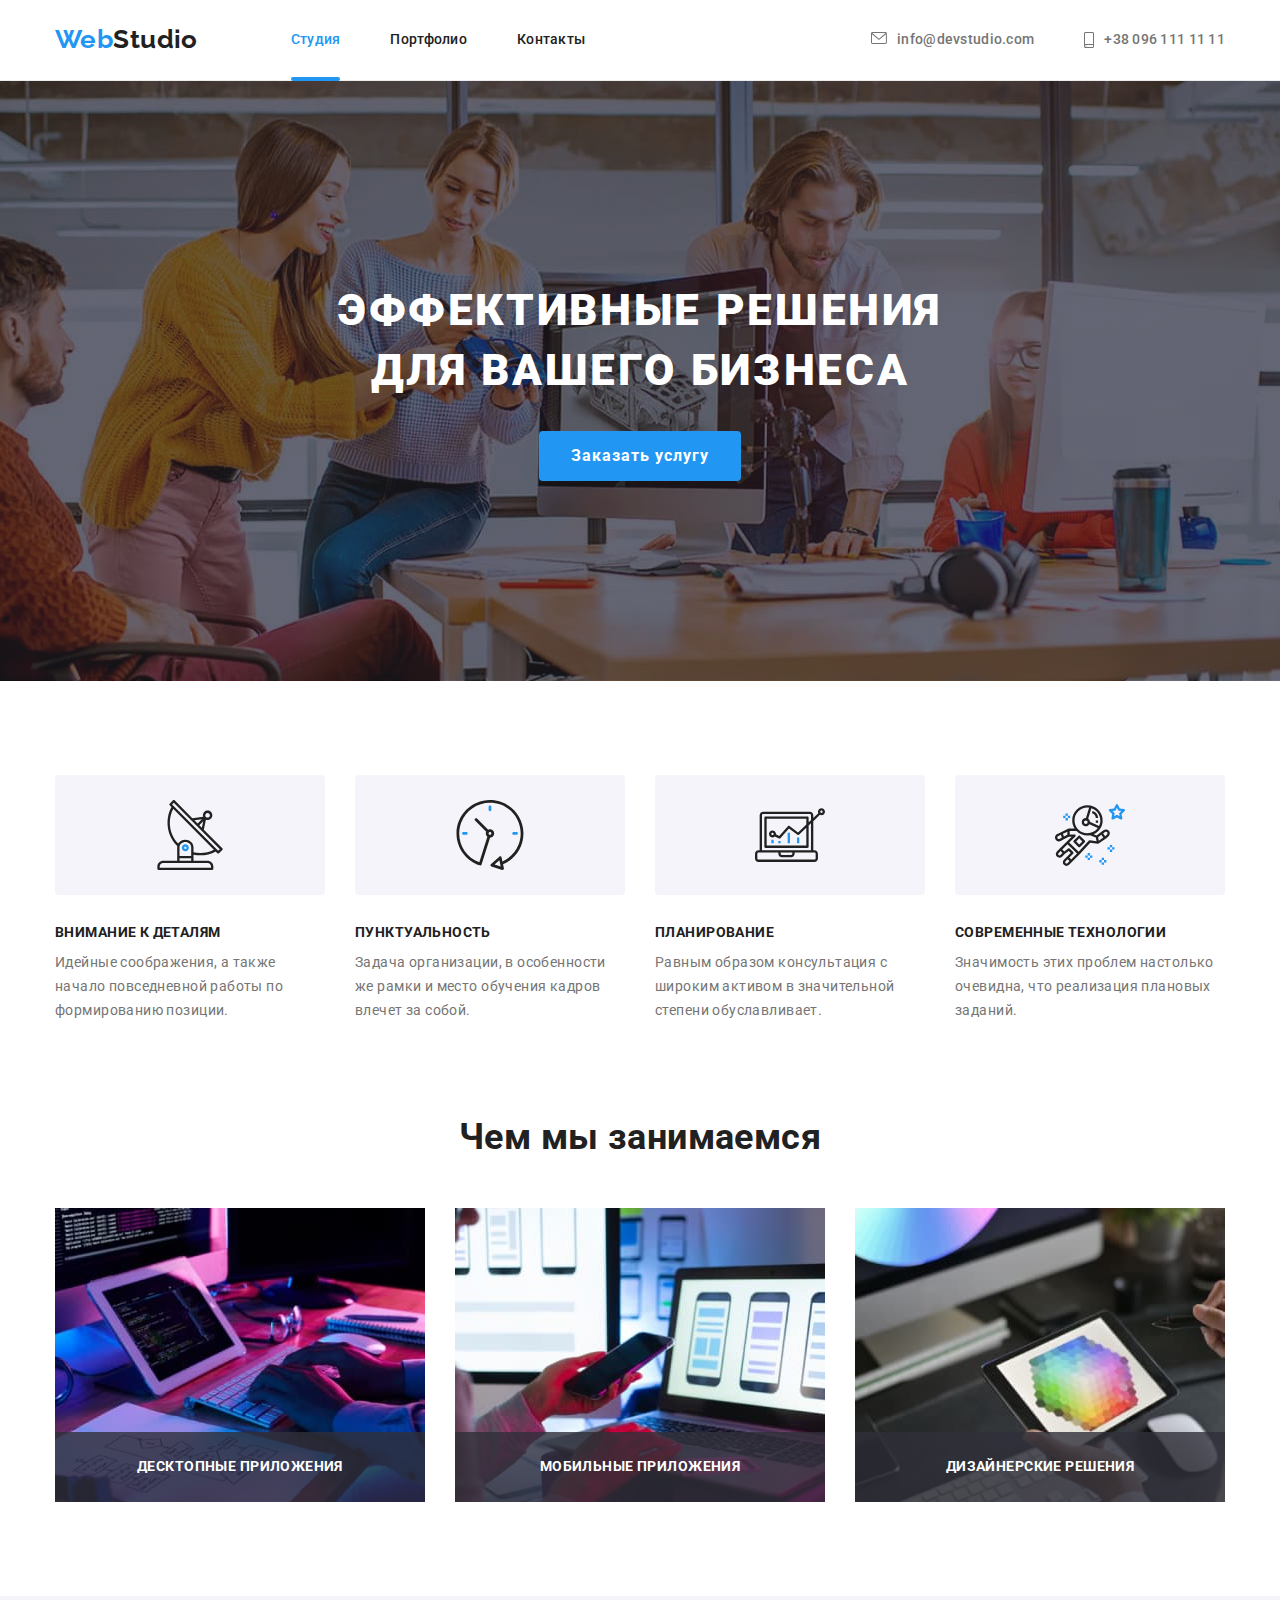
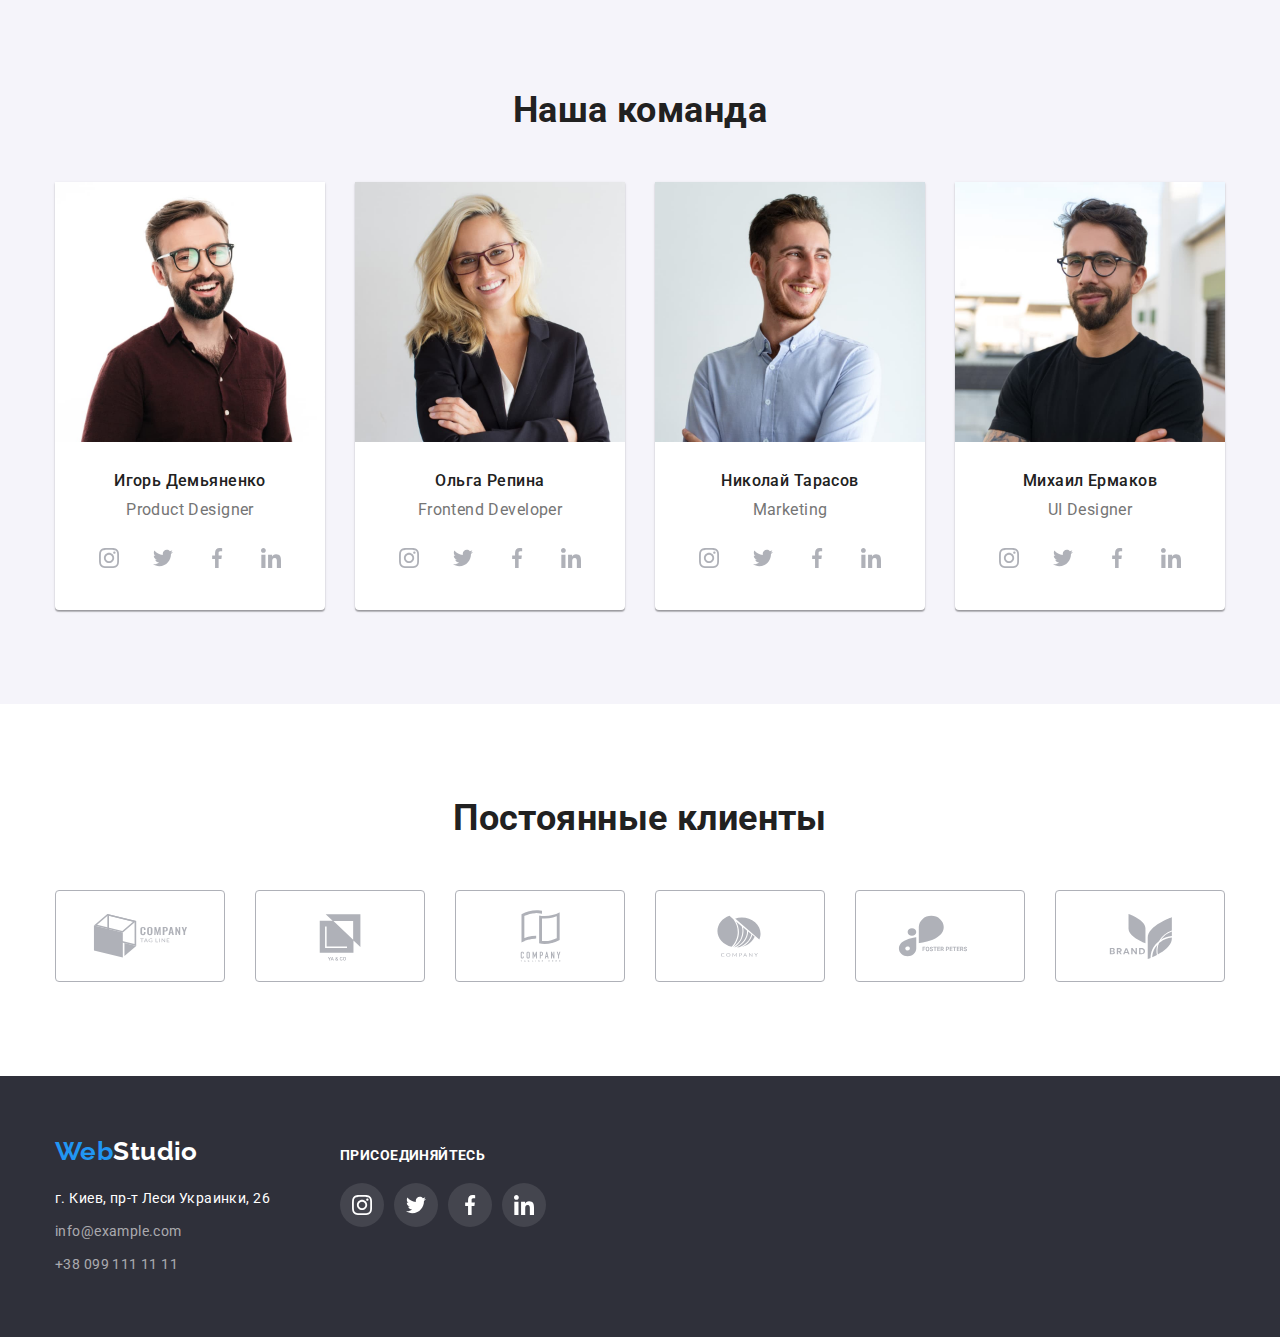
==== index.html @ 127bb528 "initial commit" ====
<!DOCTYPE html>
<html lang="ru">
<head>
    <meta charset="UTF-8">
    <meta http-equiv="X-UA-Compatible" content="IE=edge">
    <meta name="viewport" content="width=device-width, initial-scale=1.0">
    <title>Студия</title>
    <link rel="shortcut icon" type="image/x-icon" href="./images/favicon.ico">
    <link rel="preconnect" href="https://fonts.googleapis.com">
    <link rel="preconnect" href="https://fonts.gstatic.com" crossorigin>
    <link href="https://fonts.googleapis.com/css2?family=Raleway:wght@700&family=Roboto:wght@400;500;700;900&display=swap" rel="stylesheet">
    <link rel="stylesheet" href="https://cdnjs.cloudflare.com/ajax/libs/modern-normalize/1.0.0/modern-normalize.min.css">
    <link rel="stylesheet" href="css/styles.css">
</head>
<body>

    <header class="header">
        <div class="container">
            <nav class="site-nav">
                <a href="./index.html" class="logo">Web<span class="logo-header">Studio</span></a>
                <ul class="list">
                    <li class="list-item">
                        <a href="./index.html" class="link current">Студия</a>
                    </li>
                    <li class="list-item">
                        <a href="./portfolio.html" class="link">Портфолио</a>
                    </li>
                    <li class="list-item">
                        <a href="#contacts" class="link">Контакты</a>
                    </li>
                </ul>
            </nav>
            <ul class="contact-nav list">
                <li class="list-item">
                    <a href="mailto:info@devstudio.com" class="link">
                        <svg class="mail-icon" width=16 height=12>
                            <use href="./images/sprite.svg#icon-envelope"></use>
                        </svg>info@devstudio.com</a>
                </li>
                <li class="list-item">
                    <a href="tel:+380961111111" class="link">
                        <svg class="smartphone-icon" width=10 height=16>
                            <use href="./images/sprite.svg#icon-smartphone"></use>
                        </svg>+38 096 111 11 11</a>
                </li>
            </ul>
        </div> 
    </header>

    <main>

        <section class="hero section">
            <div class="container">
                <h1 class="hero-text">Эффективные решения<br>для вашего бизнеса</h1>
                <button data-modal-open type="button" class="hero-button button">Заказать услугу</button>
            </div>   
        </section>

        <section class="qualities section">
            <div class="container">
                <h2 class="visually-hidden">Особенности</h2>
                <ul class="list">
                    <li class="item">
                        <div class="qualities-background">
                            <svg class="antenna-icon" width=70 height=70>
                                <use href="./images/sprite.svg#icon-antenna"></use>
                            </svg>
                        </div>
                        <h3 class="title">Внимание к деталям</h3>
                        <p class="text">Идейные соображения, а также начало повседневной работы по формированию
                            позиции.</p>
                    </li>
                    <li class="item">
                        <div class="qualities-background">
                            <svg class="clock-icon" width=70 height=70>
                                <use href="./images/sprite.svg#icon-clock"></use>
                            </svg>
                        </div>
                        <h3 class="title">Пунктуальность</h3>
                        <p class="text">Задача организации, в особенности же рамки и место обучения кадров влечет за
                            собой.</p>
                    </li>
                    <li class="item">
                        <div class="qualities-background">
                            <svg class="diagram-icon" width=70 height=70>
                                <use href="./images/sprite.svg#icon-diagram"></use>
                            </svg>
                        </div>
                        <h3 class="title">Планирование</h3>
                        <p class="text">Равным образом консультация с широким активом в значительной степени
                            обуславливает.</p>
                    </li>
                    <li class="item">
                        <div class="qualities-background">
                            <svg class="astronaut-icon" width=70 height=70>
                                <use href="./images/sprite.svg#icon-astronaut"></use>
                            </svg>
                        </div>
                        <h3 class="title">Современные технологии</h3>
                        <p class="text">Значимость этих проблем настолько очевидна, что реализация плановых заданий.
                        </p>
                    </li>
                </ul>
            </div>
        </section>

        <section class="work section">
            <div class="container">
                <h2 class="header">Чем мы занимаемся</h2>
                <ul class="list">
                    <li class="example">
                        <div class="thumb">
                            <img src="./images/box1.jpg" alt="Десктопные приложения" width="370">
                            <p class="label">Десктопные приложения</p>
                        </div>
                    </li>
                    <li class="example">
                        <div class="thumb">
                             <img src="./images/box2.jpg" alt="Мобильные приложения" width="370">
                             <p class="label">Мобильные приложения</p>
                        </div>
                    </li>
                    <li class="example">
                        <div class="thumb">
                            <img src="./images/box3.jpg" alt="Дизайнерские решения" width="370">
                            <p class="label">Дизайнерские решения</p>
                        </div>
                    </li>
                </ul>
            </div>
        </section>

        <section class="our-team section">
            <div class="container">
                <h2 class="header">Наша команда</h2>
                <ul class="list">
                    <li class="item">
                        <img src="./images/igor.jpg" alt="фото Игоря Демьяненко" width="270">
                        <h3 class="title">Игорь Демьяненко</h3>
                        <p class="role">Product Designer</p>
                        <div class="social-links">
                            <ul class="social-list list">
                                <li class="social-item">
                                    <a class="social-link" href="#">
                                        <svg class="instagram-icon" width="20px" height="20px">
                                            <use href="./images/sprite.svg#icon-instagram" />
                                        </svg>
                                    </a>
                                </li>
                                <li class="social-item">
                                    <a class="social-link" href="#">
                                        <svg class="twitter-icon" width="20px" height="20px">
                                            <use href="./images/sprite.svg#icon-twitter" />
                                        </svg>
                                    </a>
                                </li>
                                <li class="social-item">
                                    <a class="social-link" href="#">
                                        <svg class="facebook-icon" width="20px" height="20px">
                                            <use href="./images/sprite.svg#icon-facebook" />
                                        </svg>
                                    </a>
                                </li>
                                <li class="social-item">
                                    <a class="social-link" href="#">
                                        <svg class="linkedin-icon" width="20px" height="20px">
                                            <use href="./images/sprite.svg#icon-linkedin" />
                                        </svg>
                                    </a>
                                </li>
                            </ul>
                        </div>
                    </li>
                    <li class="item">
                        <img src="./images/olga.jpg" alt="фото Ольги Репиной" width="270">
                        <h3 class="title">Ольга Репина</h3>
                        <p class="role"> Frontend Developer</p>
                        <div class="social-links">
                            <ul class="social-list list">
                                <li class="social-item">
                                    <a class="social-link" href="#">
                                        <svg class="instagram-icon" width="20px" height="20px">
                                            <use href="./images/sprite.svg#icon-instagram" />
                                        </svg>
                                    </a>
                                </li>
                                <li class="social-item">
                                    <a class="social-link" href="#">
                                        <svg class="twitter-icon" width="20px" height="20px">
                                            <use href="./images/sprite.svg#icon-twitter" />
                                        </svg>
                                    </a>
                                </li>
                                <li class="social-item">
                                    <a class="social-link" href="#">
                                        <svg class="facebook-icon" width="20px" height="20px">
                                            <use href="./images/sprite.svg#icon-facebook" />
                                        </svg>
                                    </a>
                                </li>
                                <li class="social-item">
                                    <a class="social-link" href="#">
                                        <svg class="linkedin-icon" width="20px" height="20px">
                                            <use href="./images/sprite.svg#icon-linkedin" />
                                        </svg>
                                    </a>
                                </li>
                            </ul>
                        </div>
                    </li>
                    <li class="item">
                        <img src="./images/nick.jpg" alt="фото Николая Тарасова" width="270">
                        <h3 class="title">Николай Тарасов</h3>
                        <p class="role">Marketing</p>
                        <div class="social-links">
                            <ul class="social-list list">
                                <li class="social-item">
                                    <a class="social-link" href="#">
                                        <svg class="instagram-icon" width="20px" height="20px">
                                            <use href="./images/sprite.svg#icon-instagram" />
                                        </svg>
                                    </a>
                                </li>
                                <li class="social-item">
                                    <a class="social-link" href="#">
                                        <svg class="twitter-icon" width="20px" height="20px">
                                            <use href="./images/sprite.svg#icon-twitter" />
                                        </svg>
                                    </a>
                                </li>
                                <li class="social-item">
                                    <a class="social-link" href="#">
                                        <svg class="facebook-icon" width="20px" height="20px">
                                            <use href="./images/sprite.svg#icon-facebook" />
                                        </svg>
                                    </a>
                                </li>
                                <li class="social-item">
                                    <a class="social-link" href="#">
                                        <svg class="linkedin-icon" width="20px" height="20px">
                                            <use href="./images/sprite.svg#icon-linkedin" />
                                        </svg>
                                    </a>
                                </li>
                            </ul>
                        </div>
                    </li>
                    <li class="item">
                        <img src="./images/mike.jpg" alt="фото Михаила Ермакова" width="270">
                        <h3 class="title">Михаил Ермаков</h3>
                        <p class="role">UI Designer</p>
                        <div class="social-links">
                            <ul class="social-list list">
                                <li class="social-item">
                                    <a class="social-link" href="#">
                                        <svg class="instagram-icon" width="20px" height="20px">
                                            <use href="./images/sprite.svg#icon-instagram" />
                                        </svg>
                                    </a>
                                </li>
                                <li class="social-item">
                                    <a class="social-link" href="#">
                                        <svg class="twitter-icon" width="20px" height="20px">
                                            <use href="./images/sprite.svg#icon-twitter" />
                                        </svg>
                                    </a>
                                </li>
                                <li class="social-item">
                                    <a class="social-link" href="#">
                                        <svg class="facebook-icon" width="20px" height="20px">
                                            <use href="./images/sprite.svg#icon-facebook" />
                                        </svg>
                                    </a>
                                </li>
                                <li class="social-item">
                                    <a class="social-link" href="#">
                                        <svg class="linkedin-icon" width="20px" height="20px">
                                            <use href="./images/sprite.svg#icon-linkedin" />
                                        </svg>
                                    </a>
                                </li>
                            </ul>
                        </div>
                    </li>
                </ul>
            </div>
        </section>

        <section class="clients section">
            <div class="container">
                <h2 class="clients-header">Постоянные клиенты</h2>
                <div class="clients-links">
                    <ul class="clients-list list">
                        <li class="clients-item">
                            <a class="clients-link" href="#">
                                <svg class="client-icon" width="106px" height="60px">
                                    <use href="./images/sprite.svg#icon-Logo-7" />
                                </svg>
                            </a>
                        </li>
                        <li class="clients-item">
                            <a class="clients-link" href="#">
                                <svg class="client-icon" width="106px" height="60px">
                                    <use href="./images/sprite.svg#icon-Logo-2" />
                                </svg>
                            </a>
                        </li>
                        <li class="clients-item">
                            <a class="clients-link" href="#">
                                <svg class="client-icon" width="106px" height="60px">
                                    <use href="./images/sprite.svg#icon-Logo-3" />
                                </svg>
                            </a>
                        </li>
                        <li class="clients-item">
                            <a class="clients-link" href="#">
                                <svg class="client-icon" width="106px" height="60px">
                                    <use href="./images/sprite.svg#icon-Logo-4" />
                                </svg>
                            </a>
                        </li>
                        <li class="clients-item">
                            <a class="clients-link" href="#">
                                <svg class="client-icon" width="106px" height="60px">
                                    <use href="./images/sprite.svg#icon-Logo-5" />
                                </svg>
                            </a>
                        </li>
                        <li class="clients-item">
                            <a class="clients-link" href="#">
                                <svg class="client-icon" width="106px" height="60px">
                                    <use href="./images/sprite.svg#icon-Logo-6" />
                                </svg>
                            </a>
                        </li>
                    </ul>
                </div>
            </div>
        </section>

    </main>

    <footer class="footer section">
        <div class="container">
            <div>
                <a href="./index.html" class="logo">Web<span class="logo-footer">Studio</span></a>
                <address class="contacts" id="contacts">
                    <ul class="list">
                        <li class="item"><a href="https://goo.gl/maps/2jHSUd7QNSbVqYPo9" class="text current">г. Киев, пр-т
                                Леси Украинки, 26</a></li>
                        <li class="item"><a href="mailto:info@example.com" class="text">info@example.com</a></li>
                        <li class="item"><a href="tel:+380991111111" class="text">+38 099 111 11 11</a></li>
                    </ul>
                </address>
            </div>
            <div>
                <h2 class="footer-header">ПРИСОЕДИНЯЙТЕСЬ</h2>
                <ul class="social-list list">
                    <li class="social-item">
                        <a class="social-link" href="#">
                            <svg class="instagram-icon" width="20px" height="20px">
                                <use href="./images/sprite.svg#icon-instagram" />
                            </svg>
                        </a>
                    </li>
                    <li class="social-item">
                        <a class="social-link" href="#">
                            <svg class="twitter-icon" width="20px" height="20px">
                                <use href="./images/sprite.svg#icon-twitter" />
                            </svg>
                        </a>
                    </li>
                    <li class="social-item">
                        <a class="social-link" href="#">
                            <svg class="facebook-icon" width="20px" height="20px">
                                <use href="./images/sprite.svg#icon-facebook" />
                            </svg>
                        </a>
                    </li>
                    <li class="social-item">
                        <a class="social-link" href="#">
                            <svg class="linkedin-icon" width="20px" height="20px">
                                <use href="./images/sprite.svg#icon-linkedin" />
                            </svg>
                        </a>
                    </li>
                </ul>
            </div>
        </div>
    </footer>

    <div class="backdrop is-hidden" data-modal>
        <div class="modal">
            <button type="button" class="modal-close" data-modal-close>
                <svg class="close-icon">
                    <use href="./images/sprite.svg#icon-close" />
                </svg>
            </button>
            <!-- <input type="text" />
            <input type="text" />
            <input type="text" />
            <input type="text" /> -->
        </div>
    </div>

    <script src="./js/modal.js"></script>

</body>
</html>
---- css/styles.css ----
/* Добавление переменных */
:root {
  --main-text-color: #212121;
  --secondary-text-color: #757575;
  --accent-text-color: #2196f3;
  --secondary-backgroung: #2f303a;
  --main-backgroung: #ffffff;
  --light-background: #f5f4fa;
  --light-icons: #afb1b8;
}

/* ----------------------- */

/* Описание общих правил */

p,
h1,
h2,
h3,
h4,
h5,
h6 {
  margin: 0;
}

ul,
ol {
  margin: 0;
  padding: 0;
}

button {
  cursor: pointer;
}

img {
  display: block;
  max-width: 100%;
  height: auto;
}

body {
  background-color: var(--main-backgroung);
  color: var(--main-text-color);
  font-family: 'Roboto', sans-serif;
  font-weight: 400;
  font-size: 14px;
  line-height: 1.71;
  letter-spacing: 0.03em;
}

button {
  font-family: inherit;
}

.list {
  list-style-type: none;
}

.visually-hidden {
  position: absolute;
  width: 1px;
  height: 1px;
  margin: -1px;
  padding: 0;
  overflow: hidden;
  border: 0;
  clip: rect(0 0 0 0);
}

.section {
  padding: 94px 0;
}

.container {
  width: 1200px;
  padding-left: 15px;
  padding-right: 15px;
  margin: 0 auto;
  /* outline: 2px solid red; */
}

/* ------------------------- */

/* Описание стилей хедера */

.header .container,
.site-nav,
.contact-nav {
  display: flex;
  align-items: center;
}

.header {
  border-bottom: 1px solid #ececec;
}

.header .logo {
  padding-top: 24px;
  padding-bottom: 25px;
  font-family: 'Raleway';
  font-weight: bold;
  font-size: 26px;
  line-height: 1.2;
  /* identical to box height */
  color: var(--accent-text-color);
  text-decoration: none;
  margin-right: 93px;
}

.logo-header {
  font-family: 'Raleway';
  color: var(--main-text-color);
}

.site-nav .list {
  display: flex;
}

.site-nav .list .link {
  display: block;
  padding-top: 32px;
  padding-bottom: 32px;
  font-weight: 500;
  font-size: 14px;
  line-height: 1.14;
  letter-spacing: 0.02em;
  color: var(--main-text-color);
  text-decoration: none;
  position: relative;
  transition: color 250ms cubic-bezier(0.4, 0, 0.2, 1);
}

.contact-nav {
  margin-left: auto;
}

.site-nav .list .list-item:not(:last-child),
.contact-nav .list-item:not(:last-child) {
  margin-right: 50px;
}

.contact-nav .list-item .link {
  display: flex;
  justify-content: center;
}

.contact-nav .list-item .link {
  padding-top: 32px;
  padding-bottom: 32px;
  font-weight: 500;
  font-size: 14px;
  line-height: 1.14;
  letter-spacing: 0.02em;
  color: var(--secondary-text-color);
  text-decoration: none;
  transition: color 250ms cubic-bezier(0.4, 0, 0.2, 1);
}

.mail-icon,
.smartphone-icon {
  margin-right: 10px;
  fill: currentColor;
}

.contact-nav .link:hover,
.contact-nav .link:focus,
.site-nav .link:hover,
.site-nav .link:focus {
  color: var(--accent-text-color);
}

.site-nav .link.current {
  color: var(--accent-text-color);
}

.site-nav .link.current::after {
  display: flex;
  content: '';
  position: absolute;
  border-radius: 2px;
  background: var(--accent-text-color);
  height: 4px;
  width: 100%;
  bottom: -1px;
  left: 0px;
}

/* --------------------------------- */

/* Описание стилей футера */

.footer .logo {
  font-family: 'Raleway';
  font-weight: bold;
  font-size: 26px;
  line-height: 1.2;
  color: var(--accent-text-color);
  text-decoration: none;
}

.footer .logo-footer {
  color: #ffffff;
  font-family: 'Raleway';
}

.footer {
  background-color: var(--secondary-backgroung);
  display: flex;
  padding: 60px 0px;
}

.footer .contacts .list {
  margin-top: 20px;
  font-style: normal;
}

.footer .contacts .list .text {
  text-decoration: none;
  font-weight: normal;
  font-size: 14px;
  line-height: 1.71;
  /* or 171% */
  color: rgba(255, 255, 255, 0.6);
  transition: color 250ms cubic-bezier(0.4, 0, 0.2, 1);
}

.footer .contacts .item:not(:last-child) {
  margin-bottom: 9px;
}

.footer .contacts .list .text:hover,
.footer .contacts .list .text:focus {
  color: var(--main-backgroung);
}

.footer .contacts .list .current {
  color: var(--main-backgroung);
}

.footer .contacts .list .item:hover,
.footer .contacts .list .item:focus,
.footer .contacts .list .item:hover,
.footer .contacts .list .item:focus {
  color: rgba(255, 255, 255, 0.6);
}

.footer .footer-header {
  font-weight: bold;
  font-size: 14px;
  line-height: 1.14;
  text-transform: uppercase;
  color: var(--main-backgroung);
  margin-left: 70px;
  margin-bottom: 20px;
}

.footer .container {
  display: flex;
  align-items: baseline;
}

.footer .social-list {
  display: flex;
  align-items: center;
  margin-left: 70px;
}

.footer .social-list .social-item {
  border-radius: 50%;
  align-items: center;
  display: flex;
  justify-content: center;
  background-color: rgba(255, 255, 255, 0.1);
}

.footer .social-list .social-item:not(:last-child) {
  margin-right: 10px;
}

.footer .social-list .social-item .social-link {
  display: block;
  height: 44px;
  width: 44px;
  padding: 12px 12px;
  color: var(--main-backgroung);
  border-radius: 50%;
  transition: background-color 250ms cubic-bezier(0.4, 0, 0.2, 1);
}

.footer .instagram-icon,
.footer .twitter-icon,
.footer .facebook-icon,
.footer .linkedin-icon {
  fill: currentColor;
}

.footer .social-list .social-item .social-link:hover,
.footer .social-list .social-item .social-link:focus {
  background-color: var(--accent-text-color);
  color: var(--main-backgroung);
  border-radius: 50%;
}
/* ----------------------------------------- */

/* Описание стилей секции герой */

.hero {
  background-color: var(--secondary-backgroung);
  background-image: linear-gradient(rgba(47, 48, 58, 0.4), rgba(47, 48, 58, 0.4)),
    url(../images/hero-bg.jpg);
  background-repeat: no-repeat;
  background-size: cover;
  max-width: 1600px;
  background-position: center;
  color: #ffffff;
  text-align: center;
  align-items: center;
  padding: 200px 0px;
  margin: 0 auto;
}

.hero-text {
  font-weight: 900;
  font-size: 44px;
  line-height: 1.36;
  /* or 136% */
  letter-spacing: 0.06em;
  text-transform: uppercase;
  margin: 0px auto 30px;
}

.hero-button {
  font-weight: bold;
  font-size: 16px;
  line-height: 1.87;
  letter-spacing: 0.06em;
  background: var(--accent-text-color);
  border: none;
  border-radius: 4px;
  color: inherit;
  padding: 10px 32px;
  transition: background-color 250ms cubic-bezier(0.4, 0, 0.2, 1);
}

.hero-button:hover,
.hero-button:focus {
  background-color: #188ce8;
  box-shadow: 0px 4px 4px 0px rgba(0, 0, 0, 0.15);
}

.backdrop {
  position: fixed;
  top: 0;
  width: 100vw;
  height: 100vh;
  background: rgba(0, 0, 0, 0.2);
  transition: opacity 500ms, visibility 500ms;
}

.backdrop.is-hidden .modal {
  transform: scale(0.5);
}

.modal {
  width: 528px;
  min-height: 581px;
  background-color: var(--main-backgroung);
  border-radius: 4px;
  position: absolute;
  top: 50%;
  left: 50%;
  transform: translate(-50%, -50%) scale(1);
  transition: transform 500ms;
}

.modal-close {
  width: 30px;
  height: 30px;
  border-radius: 50%;
  border: 1px solid rgba(0, 0, 0, 0.1);
  background-color: transparent;
  display: flex;
  align-items: center;
  justify-content: center;
  position: absolute;
  top: 8px;
  right: 8px;
}

.close-icon {
  fill: var(--main-text-color);
  width: 18px;
  height: 18px;
}

.is-hidden {
  opacity: 0.5;
  pointer-events: none;
  visibility: hidden;
}
/* -------------------------------------------------- */

/* Описание стилей секции особенностей */

.qualities .list {
  display: flex;
  margin: -15px;
}

.qualities .list .item {
  margin: 15px;
  width: calc((100% -120px) / 4);
}

.qualities .list .item .qualities-background {
  display: flex;
  justify-content: center;
  align-items: center;
  width: 270px;
  height: 120px;
  background-color: var(--light-background);
  border-radius: 4px;
  margin-bottom: 30px;
}

.qualities .list .item .title {
  margin-bottom: 10px;
  font-weight: bold;
  font-size: 14px;
  line-height: 1.14;
  text-transform: uppercase;
}

.qualities .list .item .text {
  font-size: 14px;
  line-height: 1.71;
  color: var(--secondary-text-color);
}

/* ---------------------------------- */

/* Описание стилей секции чем мы занимаемся */

.work {
  padding-top: 0px;
}

.work .header {
  margin-bottom: 50px;
  font-weight: bold;
  font-size: 36px;
  line-height: 1.16;
  text-align: center;
  border: none;
}

.work .list {
  display: flex;
}

.work .example:not(:last-child) {
  margin-right: 30px;
}

.work .list .example .thumb {
  position: relative;
  /* overflow: hidden; */
}

.work .list .example .thumb .label {
  color: var(--main-backgroung);
  font-weight: bold;
  font-size: 14px;
  line-height: 1.14;
  text-align: center;
  text-transform: uppercase;
  position: absolute;
  height: 70px;
  width: 100%;
  bottom: 0;
  left: 0;
  padding: 27px 0px;
  background-color: rgba(47, 48, 58, 0.8);
  color: #fff;
}

/* --------------------------------- */

/* Описание стилей секции наша команда */

.our-team {
  background-color: var(--light-background);
  align-items: center;
}

.our-team .header {
  margin-bottom: 50px;
  font-style: normal;
  font-weight: bold;
  font-size: 36px;
  line-height: 1.16;
  text-align: center;
  border: none;
}

.our-team .list {
  display: flex;
}

.our-team .list .item:not(:last-child) {
  margin-right: 30px;
}

.our-team .list .item {
  background-color: var(--main-backgroung);
  box-shadow: 0px 1px 3px rgba(0, 0, 0, 0.12), 0px 1px 1px rgba(0, 0, 0, 0.14),
    0px 2px 1px rgba(0, 0, 0, 0.2);
  border-radius: 0px 0px 4px 4px;
}

.our-team .list .item .title {
  margin-top: 30px;
  margin-bottom: 10px;
  font-weight: 500;
  font-size: 16px;
  line-height: 1.18;
  /* identical to box height */
  text-align: center;
}

.our-team .list .item .role {
  margin-bottom: 16px;
  font-size: 16px;
  line-height: 1.18;
  /* identical to box height */
  text-align: center;
  color: var(--secondary-text-color);
}

.our-team .list .item .social-links {
  display: flex;
  justify-content: center;
}

.our-team .list .item .social-links .social-list {
  display: flex;
  align-items: center;
  margin-bottom: 30px;
}

.our-team .list .item .social-links .social-list .social-item {
  border-radius: 50%;
  align-items: center;
  display: flex;
  justify-content: center;
}

.our-team .list .item .social-links .social-list .social-item:not(:last-child) {
  margin-right: 10px;
}

.our-team .list .item .social-links .social-list .social-item .social-link {
  display: block;
  height: 44px;
  width: 44px;
  padding: 12px 12px;
  color: var(--light-icons);
  border-radius: 50%;
  transition: background-color 250ms cubic-bezier(0.4, 0, 0.2, 1),
    color 250ms cubic-bezier(0.4, 0, 0.2, 1);
}

.instagram-icon,
.twitter-icon,
.facebook-icon,
.linkedin-icon {
  fill: currentColor;
}

.our-team .list .item .social-links .social-list .social-item .social-link:hover,
.our-team .list .item .social-links .social-list .social-item .social-link:focus {
  background-color: var(--accent-text-color);
  color: var(--main-backgroung);
}
/* ----------------------------------- */

/* Описание стилей секции клиентов */

.clients {
  text-align: center;
}

.clients-header {
  font-family: Roboto;
  font-weight: bold;
  font-size: 36px;
  line-height: 1.16;
  color: var(--main-text-color);
  margin-bottom: 50px;
}

.clients .clients-links .clients-list {
  display: flex;
  align-self: center;
}

.clients .clients-links .clients-link {
  padding: 16px 32px;
  width: 170px;
  height: 92px;
  display: block;
  color: var(--light-icons);
  border: 1px solid var(--light-icons);
  border-radius: 4px;
  transition: color 250ms cubic-bezier(0.4, 0, 0.2, 1),
    border-color 250ms cubic-bezier(0.4, 0, 0.2, 1);
}

.clients .clients-links .clients-item:not(:last-child) {
  margin-right: 30px;
}

.clients .clients-links .clients-link:hover,
.clients .clients-links .clients-link:focus {
  color: var(--accent-text-color);
  border-color: var(--accent-text-color);
}

.client-icon {
  fill: currentColor;
}

/* ----------------------------------------- */

/* Фильтр на странице портфолио */

.filter-list {
  display: flex;
  margin-bottom: 50px;
  justify-content: center;
  list-style-type: none;
}

.filter-list .item .filter-button {
  padding: 6px 22px;
  font-weight: 500;
  font-size: 16px;
  line-height: 1.62;
  text-align: center;
  background-color: var(--light-background);
  border-radius: 4px;
  border: none;
  transition: color 250ms cubic-bezier(0.4, 0, 0.2, 1),
    background-color 250ms cubic-bezier(0.4, 0, 0.2, 1),
    box-shadow 250ms cubic-bezier(0.4, 0, 0.2, 1);
}

.filter-list .item:not(:last-child) {
  margin-right: 8px;
}

.filter-list .item .filter-button:hover,
.filter-list .item .filter-button:focus {
  color: var(--main-backgroung);
  background-color: var(--accent-text-color);
  box-shadow: 0px 3px 1px rgba(0, 0, 0, 0.1), 0px 1px 2px rgba(0, 0, 0, 0.08),
    0px 2px 2px rgba(0, 0, 0, 0.12);
}

.filter-list .item .filter-active {
  color: var(--main-backgroung);
  background-color: var(--accent-text-color);
  box-shadow: 0px 3px 1px rgba(0, 0, 0, 0.1), 0px 1px 2px rgba(0, 0, 0, 0.08),
    0px 2px 2px rgba(0, 0, 0, 0.12);
}

/* Описание стилей секции портфолио */

.portfolio .list {
  display: flex;
  flex-wrap: wrap;
  margin: calc(-1 * 15px);
}

.portfolio .list .item {
  margin: 15px;
  background-color: var(--main-backgroung);
  border-radius: 0px 0px 4px 4px;
  flex-basis: calc((100% - 90px) / 3);
  transition: box-shadow 250ms cubic-bezier(0.4, 0, 0.2, 1);
  overflow: hidden;
}

.portfolio .list .item:hover,
.portfolio .list .item:focus {
  cursor: pointer;
  box-shadow: 0px 1px 1px rgba(0, 0, 0, 0.12), 0px 4px 4px rgba(0, 0, 0, 0.06),
    1px 4px 6px rgba(0, 0, 0, 0.16);
}

.portfolio .list .item:nth-child(3) {
  margin-right: 0;
}

.portfolio .list .card {
  padding: 20px 24px;
  border-radius: 0px 0px 4px 4px;
  border: 1px solid #eeeeee;
  border-top: 0;
}

.portfolio .list .item .title {
  font-weight: bold;
  font-size: 18px;
  line-height: 2;
  letter-spacing: 0.06em;
}

.portfolio .list .item .description {
  margin-top: 4px;
  font-size: 16px;
  line-height: 1.875;
  color: var(--secondary-text-color);
}

.portfolio .list .item .frame .overlay {
  padding: 63px 24px;
  transform: translateY(100%);
  transition: transform 250ms cubic-bezier(0.4, 0, 0.2, 1);
  left: 0;
  top: 0;
  position: absolute;
  width: 100%;
  height: 100%;
  background-color: rgba(33, 150, 243, 0.9);
}

.portfolio .list .item:hover .overlay,
.portfolio .list .item:focus .overlay {
  transform: translateY(0%);
}

.portfolio .list .item .frame {
  position: relative;
  overflow: hidden;
}

.portfolio .list .item .frame .overlay .img-text {
  font-size: 18px;
  font-style: normal;
  line-height: 1.55;
  /* or 156% */
  color: var(--main-backgroung);
}

/* ----------------------------------- */
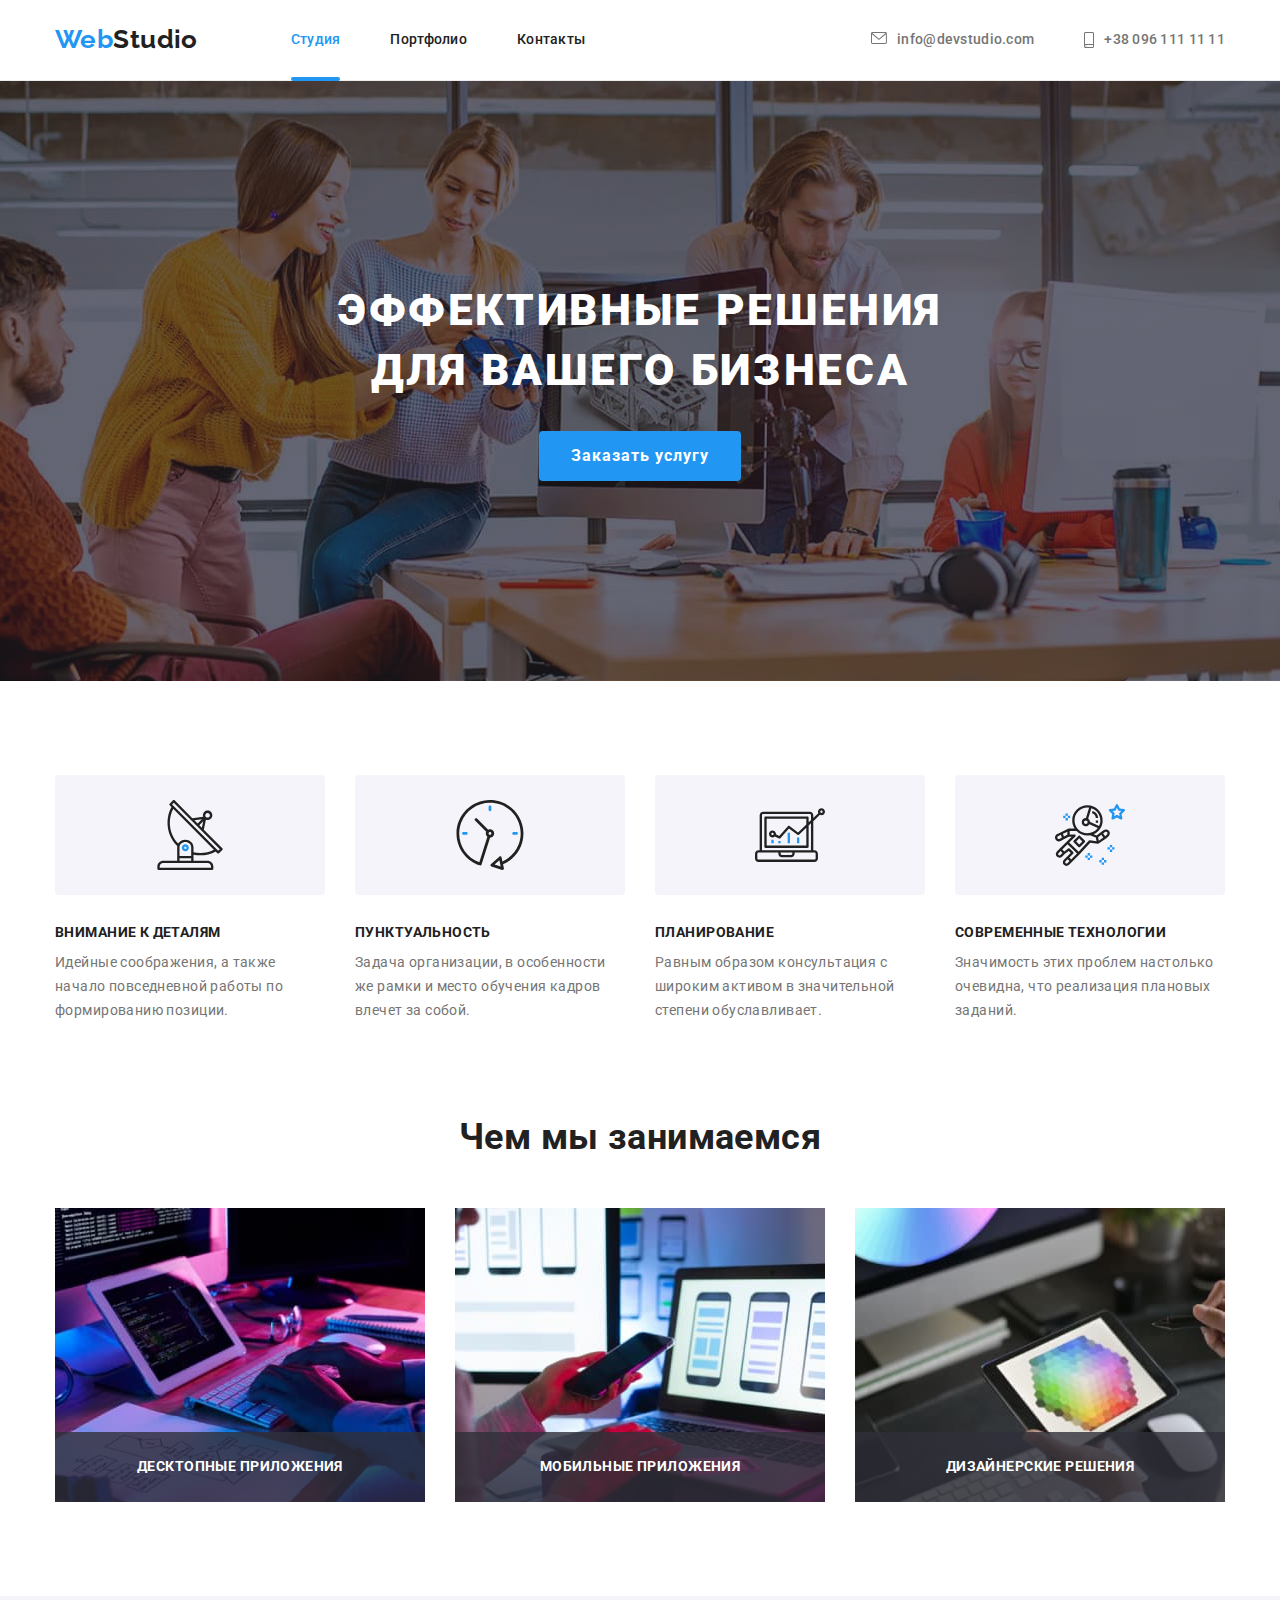
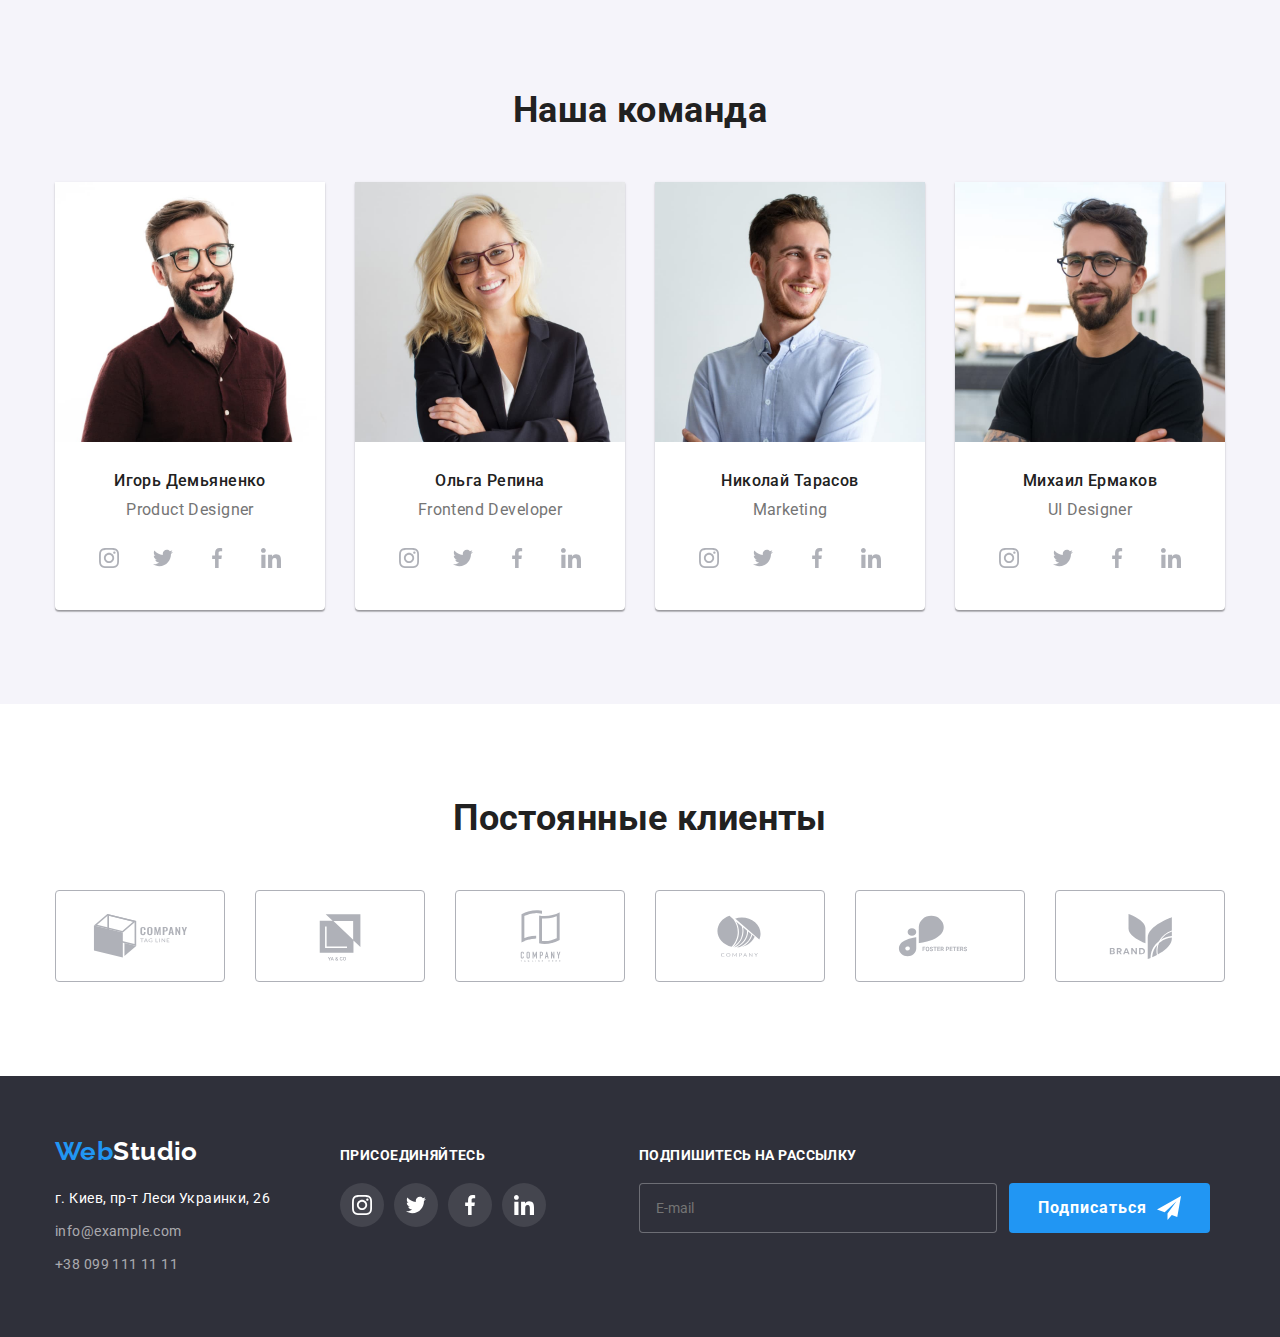
==== commit 50819089: "added modal form styles and footer subscription form" ====
--- a/index.html
+++ b/index.html
@@ -386,20 +386,70 @@
                     </li>
                 </ul>
             </div>
+            <div>
+                <h2 class="subscription">Подпишитесь на рассылку</h2>
+                <label class="label">
+                    <input class="email" type="text" name="email" placeholder="E-mail"/>
+                    <button class="button">Подписаться
+                        <svg class="send-icon" width="24px" height=24px>
+                            <use href="./images/sprite.svg#icon-send"></use>
+                        </svg>
+                    </button>
+                </label>
+            </div>
         </div>
     </footer>
 
     <div class="backdrop is-hidden" data-modal>
         <div class="modal">
             <button type="button" class="modal-close" data-modal-close>
-                <svg class="close-icon">
+                <svg class="close-icon" width="18px" height="18px" >
                     <use href="./images/sprite.svg#icon-close" />
                 </svg>
             </button>
-            <!-- <input type="text" />
-            <input type="text" />
-            <input type="text" />
-            <input type="text" /> -->
+            <form class="form" action="#" autocomplete="off">
+                <h2 class="header">Оставьте свои данные, мы вам перезвоним</h2>
+                <label class="field">
+                    <span class="label">Имя</span>
+                    <input class="name" type="text" name="name" />
+                    <svg class="person-icon modal-icon" width="18px" height=18px>
+                        <use href="./images/sprite.svg#icon-person-black"></use>
+                    </svg>
+                </label>  
+                                
+                <label class="field">
+                    <span class="label">Телефон</span>
+                    <input class="telephone" type="text" name="tel" />
+                    <svg class="phone-icon modal-icon" width="18px" height=18px>
+                        <use href="./images/sprite.svg#icon-phone-black"></use>
+                    </svg>
+                </label>
+
+                <label class="field">
+                    <span class="label">Почта</span>
+                    <input class="email" type="text" name="email" />
+                    <svg class="email-icon modal-icon" width="18px" height=18px>
+                        <use href="./images/sprite.svg#icon-email-black"></use>
+                    </svg>
+                </label>
+                    
+                <label class="field">
+                    <span class="label">Комментарий</span>
+                    <textarea class="comment" type="text" name="comment" placeholder="Введите текст" /></textarea>
+                </label>
+
+                <label class="checkbox-label">
+                    <input class="checkbox visually-hidden" type="checkbox" name="agreement"/>
+                    <svg class="check-icon" width="16px" height="15px">
+                        <use href="./images/sprite.svg#icon-checked"></use>
+                    </svg>
+                    Соглашаюсь с рассылкой и принимаю&nbsp
+                    <a href="#" target="_blank" class="agreementlink" rel="noreferrer noopener">Условия договора</a>
+                </label>
+                    
+                <button type="submit" class="button">Отправить</button>
+
+            </form>
         </div>
     </div>
 
--- a/css/styles.css
+++ b/css/styles.css
@@ -301,6 +301,54 @@
   color: var(--main-backgroung);
   border-radius: 50%;
 }
+
+.footer .subscription {
+  font-weight: bold;
+  font-size: 14px;
+  line-height: 1.14;
+  text-transform: uppercase;
+  color: var(--main-backgroung);
+  margin-bottom: 20px;
+  margin-left: 93px;
+}
+
+.footer .label {
+  display: flex;
+}
+
+.footer .label .email {
+  padding: 15px 16px;
+  margin-right: 12px;
+  margin-left: 93px;
+  width: 358px;
+  border: 1px solid rgba(255, 255, 255, 0.3);
+  border-radius: 4px;
+  outline: none;
+  background-color: var(--secondary-backgroung);
+  color: var(--main-backgroung);
+}
+
+.footer .label .button {
+  font-weight: bold;
+  font-size: 16px;
+  line-height: 1.87;
+  letter-spacing: 0.06em;
+  background: var(--accent-text-color);
+  border: none;
+  border-radius: 4px;
+  color: inherit;
+  padding: 10px 29px;
+  transition: background-color 250ms cubic-bezier(0.4, 0, 0.2, 1);
+  display: flex;
+  align-items: center;
+  text-align: center;
+  color: var(--main-backgroung);
+}
+
+.footer .label .send-icon {
+  margin-left: 10px;
+  fill: var(--main-backgroung);
+}
 /* ----------------------------------------- */
 
 /* Описание стилей секции герой */
@@ -367,14 +415,31 @@
   min-height: 581px;
   background-color: var(--main-backgroung);
   border-radius: 4px;
+  box-shadow: 0px 1px 3px rgba(0, 0, 0, 0.12), 0px 1px 1px rgba(0, 0, 0, 0.14),
+    0px 2px 1px rgba(0, 0, 0, 0.2);
   position: absolute;
   top: 50%;
   left: 50%;
   transform: translate(-50%, -50%) scale(1);
   transition: transform 500ms;
-}
-
-.modal-close {
+  padding: 40px;
+  text-align: center;
+}
+
+.modal .form .header {
+  font-weight: bold;
+  font-size: 20px;
+  line-height: 1.15;
+  color: var(--main-text-color);
+  border: none;
+  margin-bottom: 12px;
+}
+
+.modal .form {
+}
+
+.modal .modal-close {
+  padding: 6px;
   width: 30px;
   height: 30px;
   border-radius: 50%;
@@ -386,18 +451,129 @@
   position: absolute;
   top: 8px;
   right: 8px;
-}
-
-.close-icon {
-  fill: var(--main-text-color);
-  width: 18px;
-  height: 18px;
+  transition: border-color 250ms cubic-bezier(0.4, 0, 0.2, 1),
+    fill 250ms cubic-bezier(0.4, 0, 0.2, 1);
+}
+
+.modal .modal-close:hover,
+.modal .modal-close:focus,
+.modal .close-icon:hover,
+.modal .close-icon:focus {
+  border-color: var(--accent-text-color);
+  fill: var(--accent-text-color);
 }
 
 .is-hidden {
   opacity: 0.5;
   pointer-events: none;
   visibility: hidden;
+}
+
+.modal .form .field .label {
+  font-size: 12px;
+  line-height: 1.16;
+  letter-spacing: 0.01em;
+  color: var(--secondary-text-color);
+  margin-bottom: 4px;
+  display: flex;
+}
+
+.modal .form .field {
+  position: relative;
+  display: block;
+}
+
+.modal .form .field .modal-icon {
+  display: inline-block;
+  position: absolute;
+  top: 11px;
+  left: 12px;
+  transform: translateY(95%);
+}
+
+.modal .form .field input:focus {
+  border-color: var(--accent-text-color);
+  outline: none;
+}
+
+.modal .form .field textarea:focus {
+  border-color: var(--accent-text-color);
+  outline: none;
+}
+
+.modal .form .field input:focus ~ .modal-icon {
+  fill: var(--accent-text-color);
+}
+
+.modal .form .field textarea {
+  border-radius: 4px;
+  border: 1px solid rgba(33, 33, 33, 0.2);
+  margin-bottom: 20px;
+  display: inline-block;
+  position: relative;
+  padding: 12px 16px;
+  height: 120px;
+  width: 100%;
+  resize: none;
+}
+
+.modal .form .field input {
+  height: 40px;
+  width: 100%;
+  margin-bottom: 10px;
+  border: 1px solid rgba(33, 33, 33, 0.2);
+  border-radius: 4px;
+  position: relative;
+  padding-top: 12px;
+  padding-right: 12px;
+  padding-bottom: 12px;
+  padding-left: 42px;
+}
+
+.modal .form .checkbox-label {
+  display: inline-flex;
+  align-items: center;
+  color: var(--secondary-text-color);
+}
+
+.modal .form .checkbox-label .check-icon {
+  margin-right: 7px;
+  fill: none;
+  border: 2px solid var(--main-text-color);
+  border-radius: 2px;
+  transition: border-color 250ms cubic-bezier(0.4, 0, 0.2, 1),
+    background-color 250ms cubic-bezier(0.4, 0, 0.2, 1), fill 250ms cubic-bezier(0.4, 0, 0.2, 1);
+}
+
+.modal .form .checkbox-label .checkbox:checked ~ .check-icon {
+  border: transparent;
+  fill: var(--main-backgroung);
+  background-color: var(--accent-text-color);
+}
+
+.modal .form .agreementlink {
+  color: var(--accent-text-color);
+}
+
+.modal .form .button {
+  margin-top: 30px;
+  font-weight: bold;
+  font-size: 16px;
+  line-height: 1.87;
+  letter-spacing: 0.06em;
+  background: var(--accent-text-color);
+  border: none;
+  border-radius: 4px;
+  color: var(--main-backgroung);
+  padding: 10px 55px;
+  transition: background-color 250ms cubic-bezier(0.4, 0, 0.2, 1);
+  box-shadow: 0px 4px 4px 0px rgba(0, 0, 0, 0.15);
+}
+
+.modal .form .button:hover,
+.modal .form .button:focus {
+  background-color: #188ce8;
+  box-shadow: 0px 4px 4px 0px rgba(0, 0, 0, 0.15);
 }
 /* -------------------------------------------------- */
 
